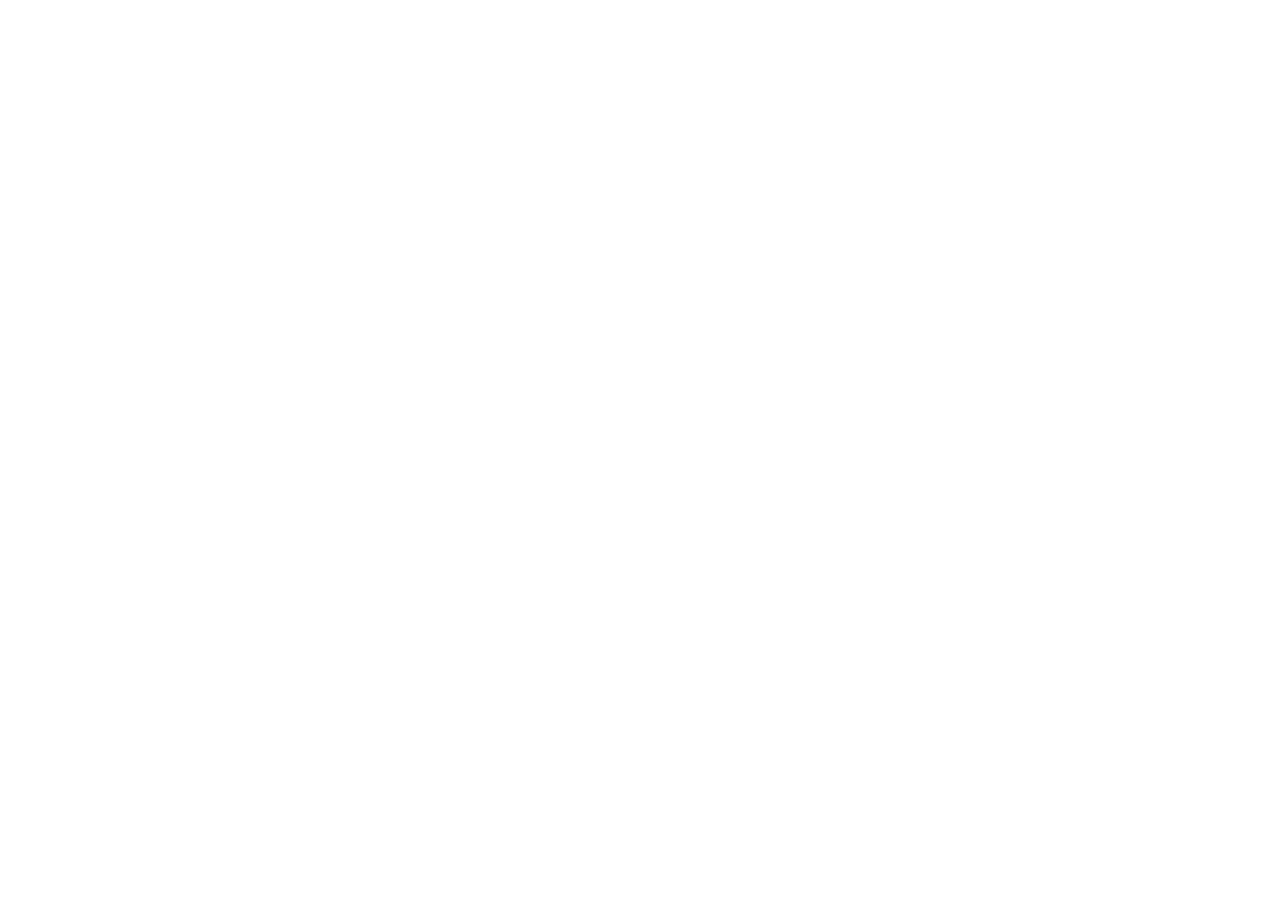
==== destinize/index.html @ 80de50ea "initial project" ====
<!DOCTYPE html>
<html lang="en">
  <head>
    <title>Destinize</title>
    <meta charset="UTF-8">
    <meta name="viewport" content="width=device-width, initial-scale=1">
    <link href="./style.css" rel="stylesheet">
  </head>
  <body>
  
  </body>
</html>
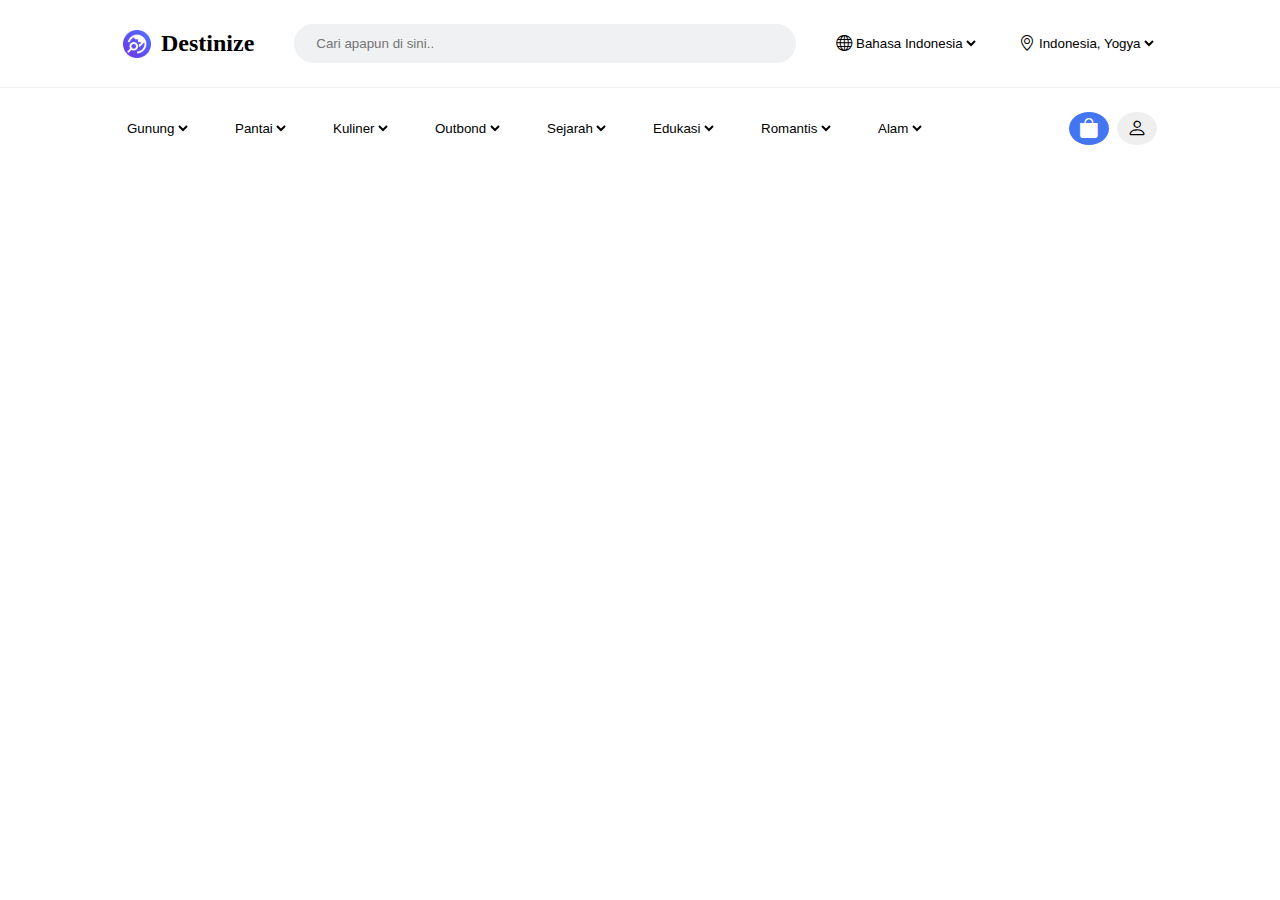
==== commit 74619c19: "add header" ====
--- a/destinize/index.html
+++ b/destinize/index.html
@@ -2,11 +2,84 @@
 <html lang="en">
   <head>
     <title>Destinize</title>
-    <meta charset="UTF-8">
-    <meta name="viewport" content="width=device-width, initial-scale=1">
-    <link href="./style.css" rel="stylesheet">
+    <meta charset="UTF-8" />
+    <meta name="viewport" content="width=device-width, initial-scale=1" />
+    <link href="./style.css" rel="stylesheet" />
+
+    <!-- Bootstrap Icons -->
+    <link
+      rel="stylesheet"
+      href="https://cdn.jsdelivr.net/npm/bootstrap-icons@1.11.1/font/bootstrap-icons.css"
+    />
   </head>
   <body>
-  
+    <nav>
+      <div class="container">
+        <div class="logo">
+          <img src="assets/logo.svg" alt="logo" />
+          <h2>Destinize</h2>
+        </div>
+        <input
+          id="search"
+          type="text"
+          name="search"
+          placeholder="Cari apapun di sini.."
+        />
+
+        <div class="lang">
+          <i class="bi bi-globe"></i>
+          <select>
+            <option value="in">Bahasa Indonesia</option>
+            <option value="en">English</option>
+          </select>
+        </div>
+        <div class="lokasi">
+          <i class="bi bi-geo-alt"></i>
+          <select>
+            <option value="id-yogya">Indonesia, Yogya</option>
+          </select>
+        </div>
+      </div>
+
+      <span class="line"></span>
+
+      <div class="container">
+        <div class="category">
+          <select>
+            <option value="gunung">Gunung</option>
+          </select>
+          <select>
+            <option value="gunung">Pantai</option>
+          </select>
+          <select>
+            <option value="gunung">Kuliner</option>
+          </select>
+          <select>
+            <option value="gunung">Outbond</option>
+          </select>
+          <select>
+            <option value="gunung">Sejarah</option>
+          </select>
+          <select>
+            <option value="gunung">Edukasi</option>
+          </select>
+          <select>
+            <option value="gunung">Romantis</option>
+          </select>
+          <select>
+            <option value="gunung">Alam</option>
+          </select>
+        </div>
+
+        <div class="buttons">
+          <button id="bag">
+            <i class="bi bi-bag-fill"></i>
+          </button>
+          <button>
+            <i class="bi bi-person"></i>
+          </button>
+        </div>
+      </div>
+    </nav>
   </body>
 </html>
--- a/destinize/style.css
+++ b/destinize/style.css
@@ -0,0 +1,96 @@
+@import url('https://fonts.googleapis.com/css2?family=Plus+Jakarta+Sans:wght@300;400;500;600;700;800&display=swap');
+
+:root {
+  --light-primary: #4475F2;
+  --dark-primary: #181E4B;
+}
+
+* {
+  margin: 0;
+  padding: 0;
+  box-sizing: border-box;
+}
+
+/* nav { */
+/*   display: flex; */
+/*   flex-direction: column; */
+/* } */
+
+.line {
+  height: 1px;
+  width: 100%;
+  background-color: #F0F1F2;
+  display: block;
+}
+
+.container {
+  display: flex;
+  margin: 0 123px;
+  padding: 24px 0;
+  align-items: center;
+  /* background-color: tan; */
+  gap: 40px;
+  justify-content: space-between;
+}
+
+.logo {
+  display: flex;
+  align-items: center;
+  /* background-color: crimson; */
+  gap: 10px;
+}
+
+#search {
+  padding: 12px 22px;
+  width: 100%;
+  /* margin: 0 20px; */
+  border-radius: 30px;
+  border: none;
+  background-color: #F0F1F2;
+}
+
+select {
+  cursor: pointer;
+  border: none;
+  background: transparent;
+  /* padding: 10px; */
+}
+
+.lang, .lokasi {
+  display: flex;
+  align-items: center;
+}
+
+.lang select, .lokasi select {
+}
+
+.category {
+  display: flex;
+  /* background-color: teal; */
+  width: 100%;
+  gap: 40px;
+}
+
+.buttons {
+  display: flex;
+  gap: 8px;
+}
+
+.buttons button {
+  font-size: 20px;
+  display: flex;
+  padding: 5px 10px;
+  border-radius: 50%;
+  border: none;
+  cursor: pointer;
+}
+
+button#bag {
+  background-color: var(--light-primary);
+  color: white;
+}
+
+
+
+
+
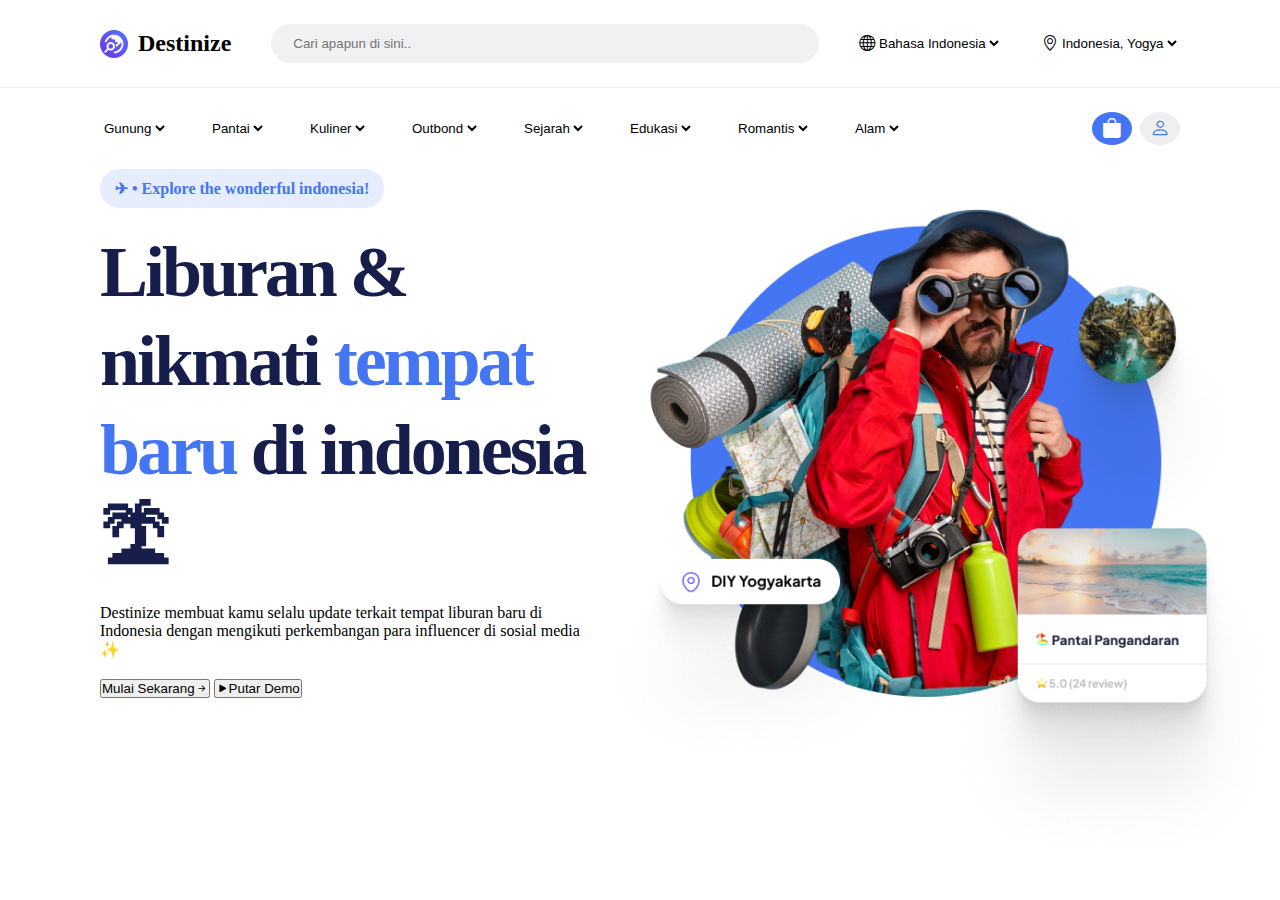
==== commit 7047d93a: "add hero content" ====
--- a/destinize/index.html
+++ b/destinize/index.html
@@ -75,11 +75,39 @@
           <button id="bag">
             <i class="bi bi-bag-fill"></i>
           </button>
-          <button>
+          <button id="user">
             <i class="bi bi-person"></i>
           </button>
         </div>
       </div>
     </nav>
+
+    <div class="hero">
+      <div class="desc">
+        <a class="explore" href="#">✈ • Explore the wonderful indonesia!</a>
+        <div class="heading">Liburan & nikmati <span>tempat baru</span> di indonesia🏝</div>
+        <p>Destinize membuat kamu selalu update terkait tempat liburan baru di Indonesia dengan mengikuti perkembangan para influencer di sosial media ✨</p>
+        <div class="cta">
+          <button>Mulai Sekarang<i class="bi bi-arrow-right-short"></i></button>
+          <button><i class="bi bi-play-fill"></i>Putar Demo</button>
+        </div>
+      </div>
+
+      <img src="assets/hero.png" alt="People">
+    </div>
+    
   </body>
 </html>
+
+
+
+
+
+
+
+
+
+
+
+
+
--- a/destinize/style.css
+++ b/destinize/style.css
@@ -25,7 +25,7 @@
 
 .container {
   display: flex;
-  margin: 0 123px;
+  margin: 0 100px;
   padding: 24px 0;
   align-items: center;
   /* background-color: tan; */
@@ -90,6 +90,44 @@
   color: white;
 }
 
+button#user {
+  color: var(--light-primary);
+}
+
+.hero {
+  display: flex;
+  margin-left: 100px;
+}
+
+.desc {
+  display: flex;
+  flex-direction: column;
+  width: 100%;
+  gap: 20px;
+}
+
+.explore {
+  padding: 10px 15px;
+  border-radius: 39px;
+  background: #E5EDFF;
+  width: max-content;
+  text-decoration: none;
+  font-weight: bold;
+  color: var(--light-primary);
+}
+
+.heading {
+  color: var(--dark-primary);
+  font-size: 72px;
+  font-style: normal;
+  font-weight: 800;
+  line-height: 89px; /* 117.105% */
+  letter-spacing: -3.04px;
+}
+
+.heading span {
+  color: var(--light-primary);
+}
 
 
 
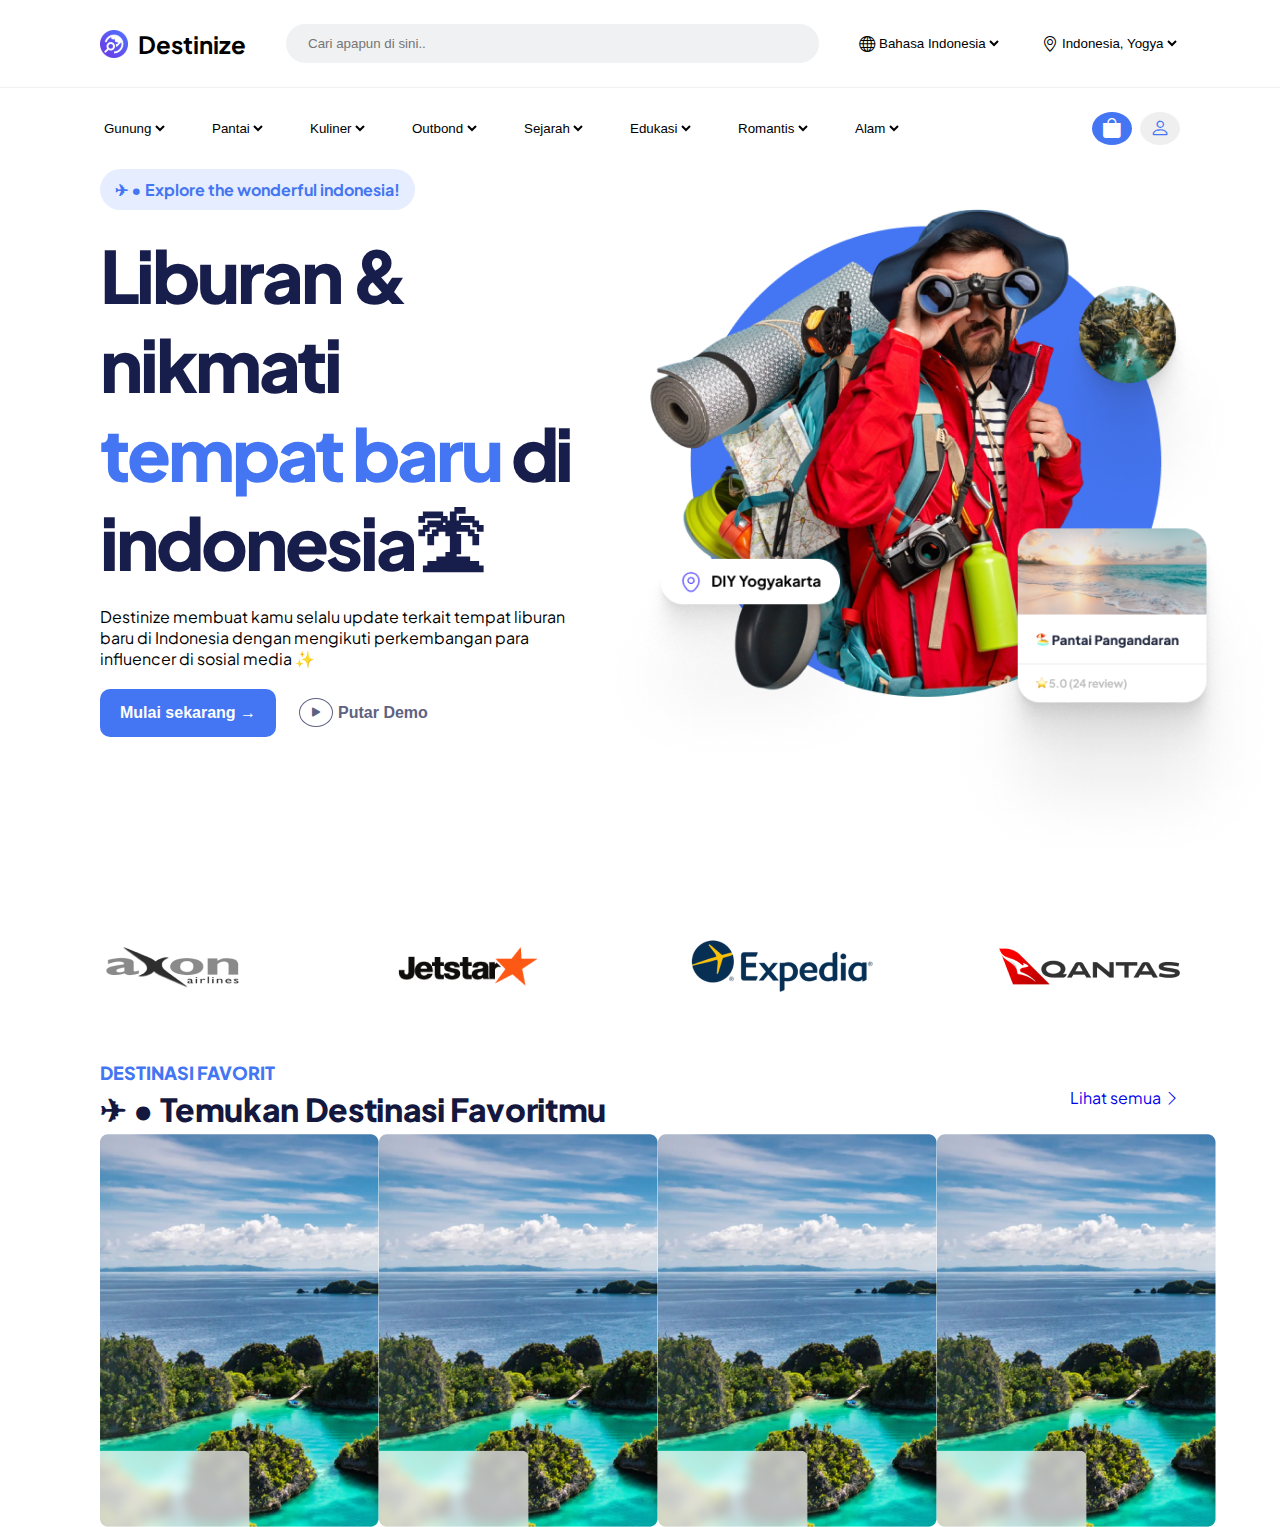
==== commit 9d774ca2: "add section" ====
--- a/destinize/index.html
+++ b/destinize/index.html
@@ -88,13 +88,46 @@
         <div class="heading">Liburan & nikmati <span>tempat baru</span> di indonesia🏝</div>
         <p>Destinize membuat kamu selalu update terkait tempat liburan baru di Indonesia dengan mengikuti perkembangan para influencer di sosial media ✨</p>
         <div class="cta">
-          <button>Mulai Sekarang<i class="bi bi-arrow-right-short"></i></button>
-          <button><i class="bi bi-play-fill"></i>Putar Demo</button>
+          <button id="mulai">Mulai sekarang →</button>
+          <button id="putar"><i class="bi bi-play-fill"></i>Putar Demo</button>
         </div>
       </div>
 
       <img src="assets/hero.png" alt="People">
     </div>
+
+    <section id="partner">
+      <div class="img-partner">
+        <img src="assets/partner1.png" alt="">
+      </div>
+      <div class="img-partner">
+        <img src="assets/partner2.png" alt="">
+      </div>
+      <div class="img-partner">
+        <img src="assets/partner3.png" alt="">
+      </div>
+      <div class="img-partner">
+        <img src="assets/partner4.png" alt="">
+      </div>
+    </section>
+
+    <section id="favorite">
+      <header>
+        <div class="left">
+          <p class="title">DESTINASI FAVORIT</p>
+          <h2 class="caption">✈ • Temukan Destinasi Favoritmu  </h2>
+        </div>
+        <div class="right">
+          <a href="#">Lihat semua <i class="bi bi-chevron-right"></i></a>
+        </div>
+      </header>
+      <div class="wrap">
+        <img src="assets/rajaampat.png" alt="">
+        <img src="assets/rajaampat.png" alt="">
+        <img src="assets/rajaampat.png" alt="">
+        <img src="assets/rajaampat.png" alt="">
+      </div>
+    </section>
     
   </body>
 </html>
--- a/destinize/style.css
+++ b/destinize/style.css
@@ -3,12 +3,24 @@
 :root {
   --light-primary: #4475F2;
   --dark-primary: #181E4B;
+  --text-color: #5E6282;
 }
 
 * {
   margin: 0;
   padding: 0;
   box-sizing: border-box;
+}
+
+body {
+  font-family: 'Plus Jakarta Sans', sans-serif;
+}
+
+button {
+  cursor: pointer;
+}
+ a {
+  text-decoration: none;
 }
 
 /* nav { */
@@ -129,6 +141,69 @@
   color: var(--light-primary);
 }
 
-
-
-
+button#mulai {
+  background-color: var(--light-primary);
+  padding: 15px 20px;
+  border-radius: 10px;
+  border: none;
+  color: white;
+  font-weight: 700;
+  font-size: 16px;
+}
+
+button#putar {
+  padding: 15px 20px;
+  border: none;
+  background: transparent;
+  font-weight: 700;
+  font-size: 16px;
+  color: var(--text-color);
+}
+
+.bi-play-fill {
+  padding: 5px 8px;
+  border: 1px solid var(--text-color);
+  border-radius: 50%;
+  margin-right: 5px;
+}
+
+section {
+  margin: 0 100px;
+}
+
+section#partner {
+  display: flex;
+  justify-content: space-between;
+  align-items: center;
+  /* background-color: coral; */
+}
+
+section#favorite >header {
+  display: flex;
+  /* background-color: crimson; */
+  justify-content: space-between;
+  align-items: center;
+}
+
+.title {
+  font-size: 18px;
+  font-weight: 800;
+  color: var(--light-primary);
+}
+
+.caption {
+  color: #14183E;
+/* font-family: Manrope; */
+  font-size: 32px;
+  font-style: normal;
+  font-weight: 800;
+  line-height: 50px; /* 138.889% */
+  letter-spacing: -0.36px;
+}
+
+.wrap {
+  display: flex;
+  justify-content: space-between;
+}
+
+
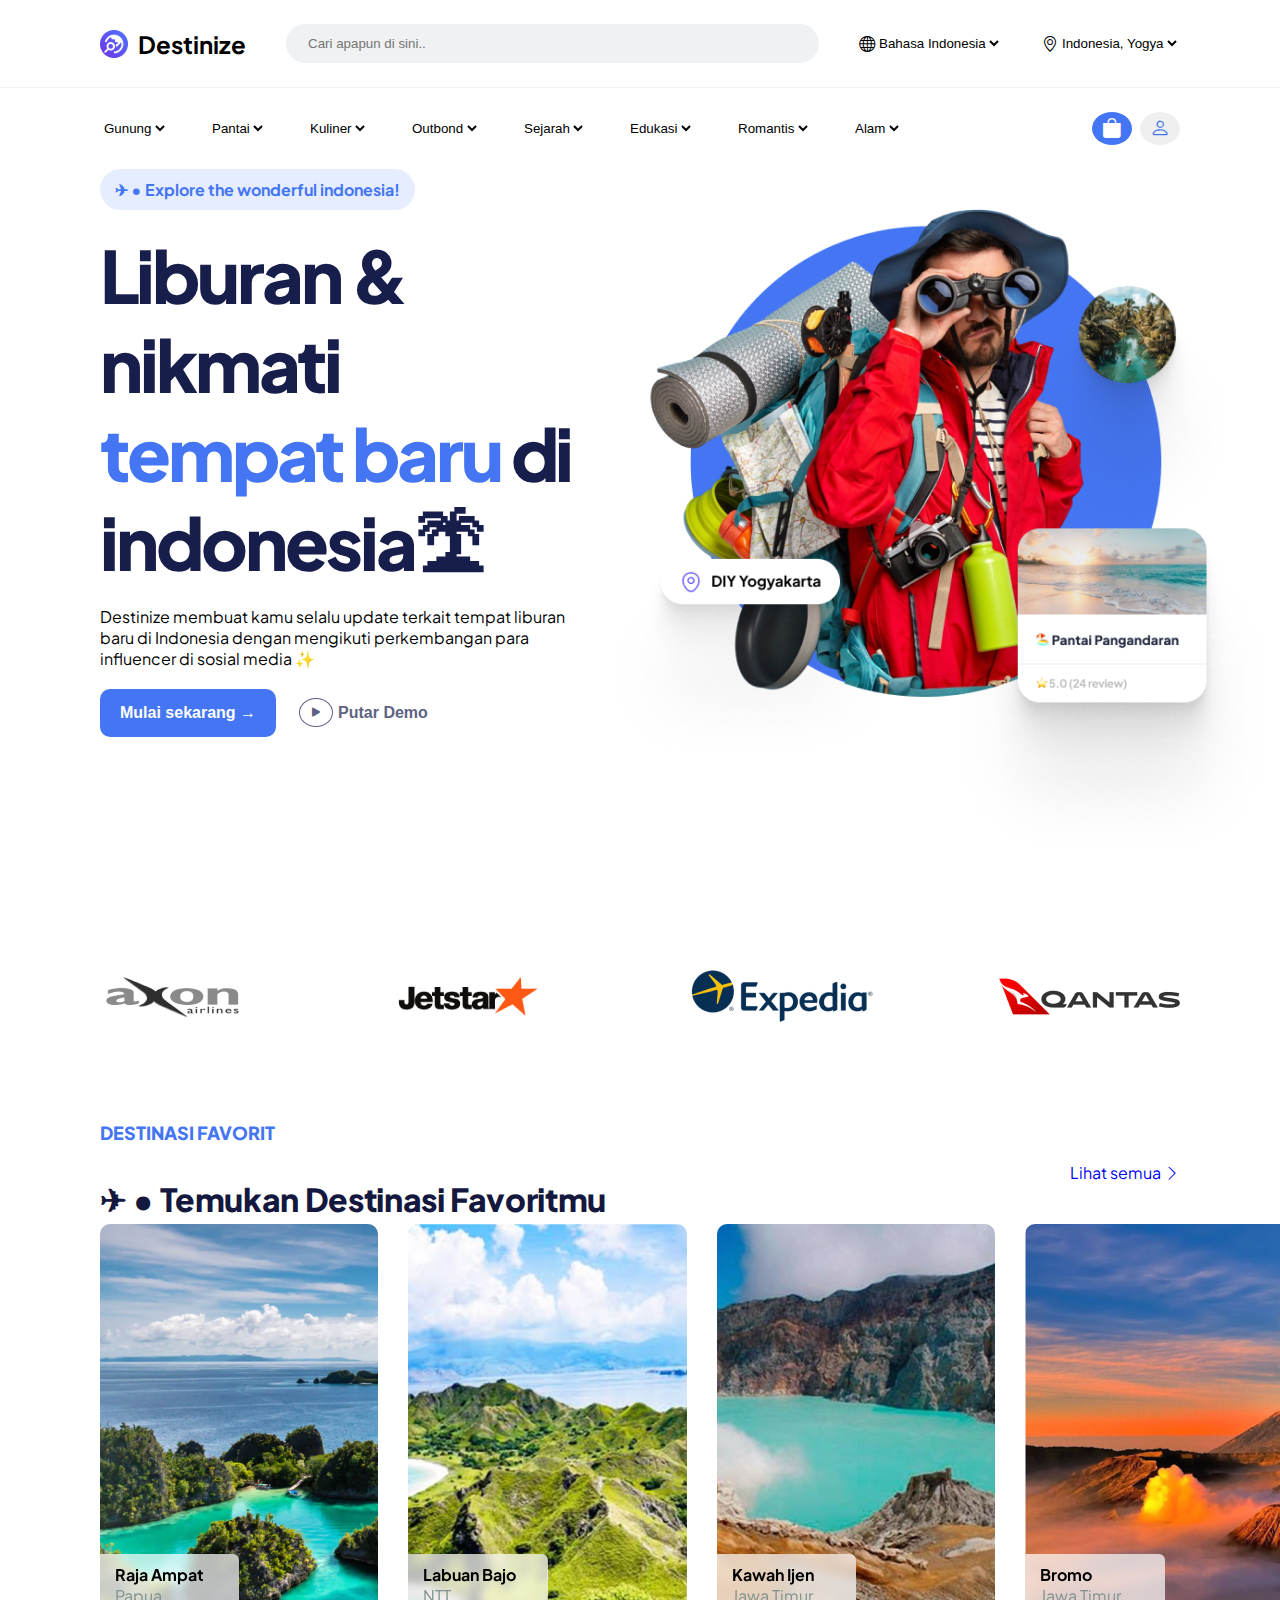
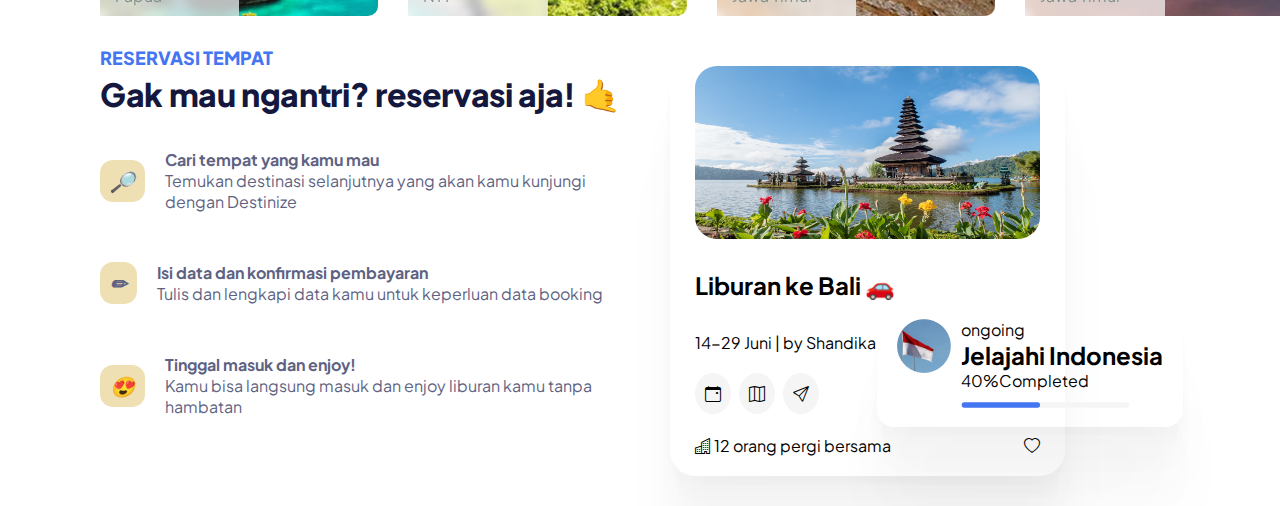
==== commit 48230cf1: "add fav & reserv" ====
--- a/destinize/index.html
+++ b/destinize/index.html
@@ -115,17 +115,102 @@
       <header>
         <div class="left">
           <p class="title">DESTINASI FAVORIT</p>
-          <h2 class="caption">✈ • Temukan Destinasi Favoritmu  </h2>
+          <h2 class="caption">✈ • Temukan Destinasi Favoritmu</h2>
         </div>
         <div class="right">
           <a href="#">Lihat semua <i class="bi bi-chevron-right"></i></a>
         </div>
       </header>
       <div class="wrap">
-        <img src="assets/rajaampat.png" alt="">
-        <img src="assets/rajaampat.png" alt="">
-        <img src="assets/rajaampat.png" alt="">
-        <img src="assets/rajaampat.png" alt="">
+        <div id="rajaampat" class="mark">
+          <div class="txt">
+            <h4>Raja Ampat</h4>
+            <p>Papua</p>
+          </div>
+        </div>
+        <div id="labuanbajo" class="mark">
+          <div class="txt">
+            <h4>Labuan Bajo</h4>
+            <p>NTT</p>
+          </div>
+        </div>
+        <div id="kawahijen" class="mark">
+          <div class="txt">
+            <h4>Kawah Ijen</h4>
+            <p>Jawa Timur</p>
+          </div>
+        </div>
+        <div id="bromo" class="mark">
+          <div class="txt">
+            <h4>Bromo</h4>
+            <p>Jawa Timur</p>
+          </div>
+        </div>
+      </div>
+    </section>
+
+    <section>
+      <div class="wrap">
+        <div class="left">
+          <header>
+            <p class="title">RESERVASI TEMPAT</p>
+            <h2 class="caption">Gak mau ngantri? reservasi aja! 🤙</h2>
+          </header>
+          <ul class="how">
+            <li>
+              <i class="icon">🔎</i>
+              <div class="det">
+                <span>Cari tempat yang kamu mau</span>
+                <p>Temukan destinasi selanjutnya yang akan kamu kunjungi dengan Destinize</p>
+              </div>
+            </li>
+            <li>
+              <i class="icon">✏ </i>
+              <div class="det">
+                <span>Isi data dan konfirmasi pembayaran</span>
+                <p>Tulis dan lengkapi data kamu untuk keperluan data booking</p>
+              </div>
+            </li>
+            <li>
+              <i class="icon">😍</i>
+              <div class="det">
+                <span>Tinggal masuk dan enjoy!</span>
+                <p>Kamu bisa langsung masuk dan enjoy liburan kamu tanpa hambatan</p>
+              </div>
+            </li>
+          </ul>
+        </div>
+        
+        <div class="right">
+          <div class="card">
+            <img src="assets/bbali.jpg" alt="bali">
+            <h2>Liburan ke Bali 🚗</h2>
+            <p>14-29 Juni | by Shandika</p>
+            <div class="options">
+              <i class="bi bi-calendar-event"></i>
+              <i class="bi bi-map"></i>
+              <i class="bi bi-send"></i>
+            </div>
+            <div class="info">
+              <p><i class="bi bi-buildings"></i> 12 orang pergi bersama</p>
+              <i class="bi bi-heart"></i>
+            </div>
+          </div>
+          <div class="ongoing">
+            <figure>
+              <img src="assets/indo.png" alt="">
+            </figure>
+            <figcaption>
+              <p>ongoing</p>
+              <h2>Jelajahi Indonesia</h2>
+              <p><span>40%</span>Completed</p>
+              <svg xmlns="http://www.w3.org/2000/svg" width="169" height="6" viewBox="0 0 169 6" fill="none">
+                <rect x="0.677734" y="0.369141" width="167.483" height="5.36804" rx="2.68402" fill="#F5F5F5"/>
+                <rect x="0.677734" y="0.369141" width="78.3734" height="5.36804" rx="2.68402" fill="#4475F2"/>
+              </svg>
+            </figcaption>
+          </div>
+        </div>
       </div>
     </section>
     
--- a/destinize/style.css
+++ b/destinize/style.css
@@ -21,6 +21,10 @@
 }
  a {
   text-decoration: none;
+}
+
+li {
+  list-style: none;
 }
 
 /* nav { */
@@ -168,7 +172,7 @@
 }
 
 section {
-  margin: 0 100px;
+  margin: 30px 100px;
 }
 
 section#partner {
@@ -203,7 +207,128 @@
 
 .wrap {
   display: flex;
-  justify-content: space-between;
-}
-
-
+  /* justify-content: space-between; */
+  gap: 30px;
+}
+
+.mark {
+  min-width: 278.462px;
+  min-height: 392.365px;
+  border-radius: 10px;
+  display: flex;
+  flex-direction: column;
+  justify-content: end;
+}
+
+.txt {
+  border-radius: 0px 6px 0px 0px;
+  background: rgba(255, 255, 255, 0.70);
+  backdrop-filter: blur(5px);
+  width: 50%;
+  padding: 10px 0;
+  padding-left: 15px;
+}
+
+.txt p {
+  color: #80918E;
+}
+
+#rajaampat {
+  background: url(assets/rajaampat.png);
+}
+
+#labuanbajo {
+  background: url(assets/labuanbajo.png);
+}
+
+#kawahijen {
+  background: url(assets/kawahijen.png);
+}
+
+#bromo {
+  background: url(assets/bromo.png);
+}
+
+.left {
+  width: 50%;
+  display: flex;
+  flex-direction: column;
+  gap: 30px;
+}
+
+ul.how {
+  display: flex;
+  flex-direction: column;
+  gap: 50px;
+  color: var(--text-color);
+}
+
+ul.how li {
+  display: flex;
+  gap: 20px;
+  align-items: center;
+}
+
+ul.how li .icon{
+  display: flex;
+  align-items: center;
+  padding: 8px 10px;
+  height: max-content;
+  border-radius: 13px;
+  background-color: #EFE0B4;
+  font-weight: bold;
+  font-size: 20px;
+}
+
+ul.how span {
+  font-weight: bold;
+}
+
+.right {
+  width: max-content;
+}
+
+.card {
+  /* background-color: white; */
+  z-index: 1;
+  padding: 20px 25px;
+  border-radius: 26px;
+  height: 100%;
+  display: flex;
+  flex-direction: column;
+  justify-content: space-between;
+box-shadow: 0px 1.85185px 3.14815px 0px rgba(0, 0, 0, 0.00), 0px 8.14815px 6.51852px 0px rgba(0, 0, 0, 0.01), 0px 20px 13px 0px rgba(0, 0, 0, 0.01), 0px 38.51852px 25.48148px 0px rgba(0, 0, 0, 0.01), 0px 64.81481px 46.85185px 0px rgba(0, 0, 0, 0.02), 0px 100px 80px 0px rgba(0, 0, 0, 0.02);
+}
+
+.card > img {
+  width: 344.628px;
+  height: 172.851px;
+  border-radius: 22px;
+}
+
+.card .info {
+  display: flex;
+  justify-content: space-between;
+}
+
+.card .options i {
+  padding: 10px;
+  background-color: var(--circle, #F5F5F5);
+  border-radius: 50%;
+  cursor: pointer;
+  margin-right: 5px;
+}
+
+.ongoing {
+  display: flex;
+  gap: 10px;
+  position: relative;
+  float: right;
+  bottom: 40%;
+  left: 30%;
+  padding: 15px 20px;
+  border-radius: 18px;
+  box-shadow: 0px 1.85185px 3.14815px 0px rgba(0, 0, 0, 0.00), 0px 8.14815px 6.51852px 0px rgba(0, 0, 0, 0.01), 0px 20px 13px 0px rgba(0, 0, 0, 0.01), 0px 38.51852px 25.48148px 0px rgba(0, 0, 0, 0.01), 0px 64.81481px 46.85185px 0px rgba(0, 0, 0, 0.02), 0px 100px 80px 0px rgba(0, 0, 0, 0.02);
+  z-index: 5;
+
+}
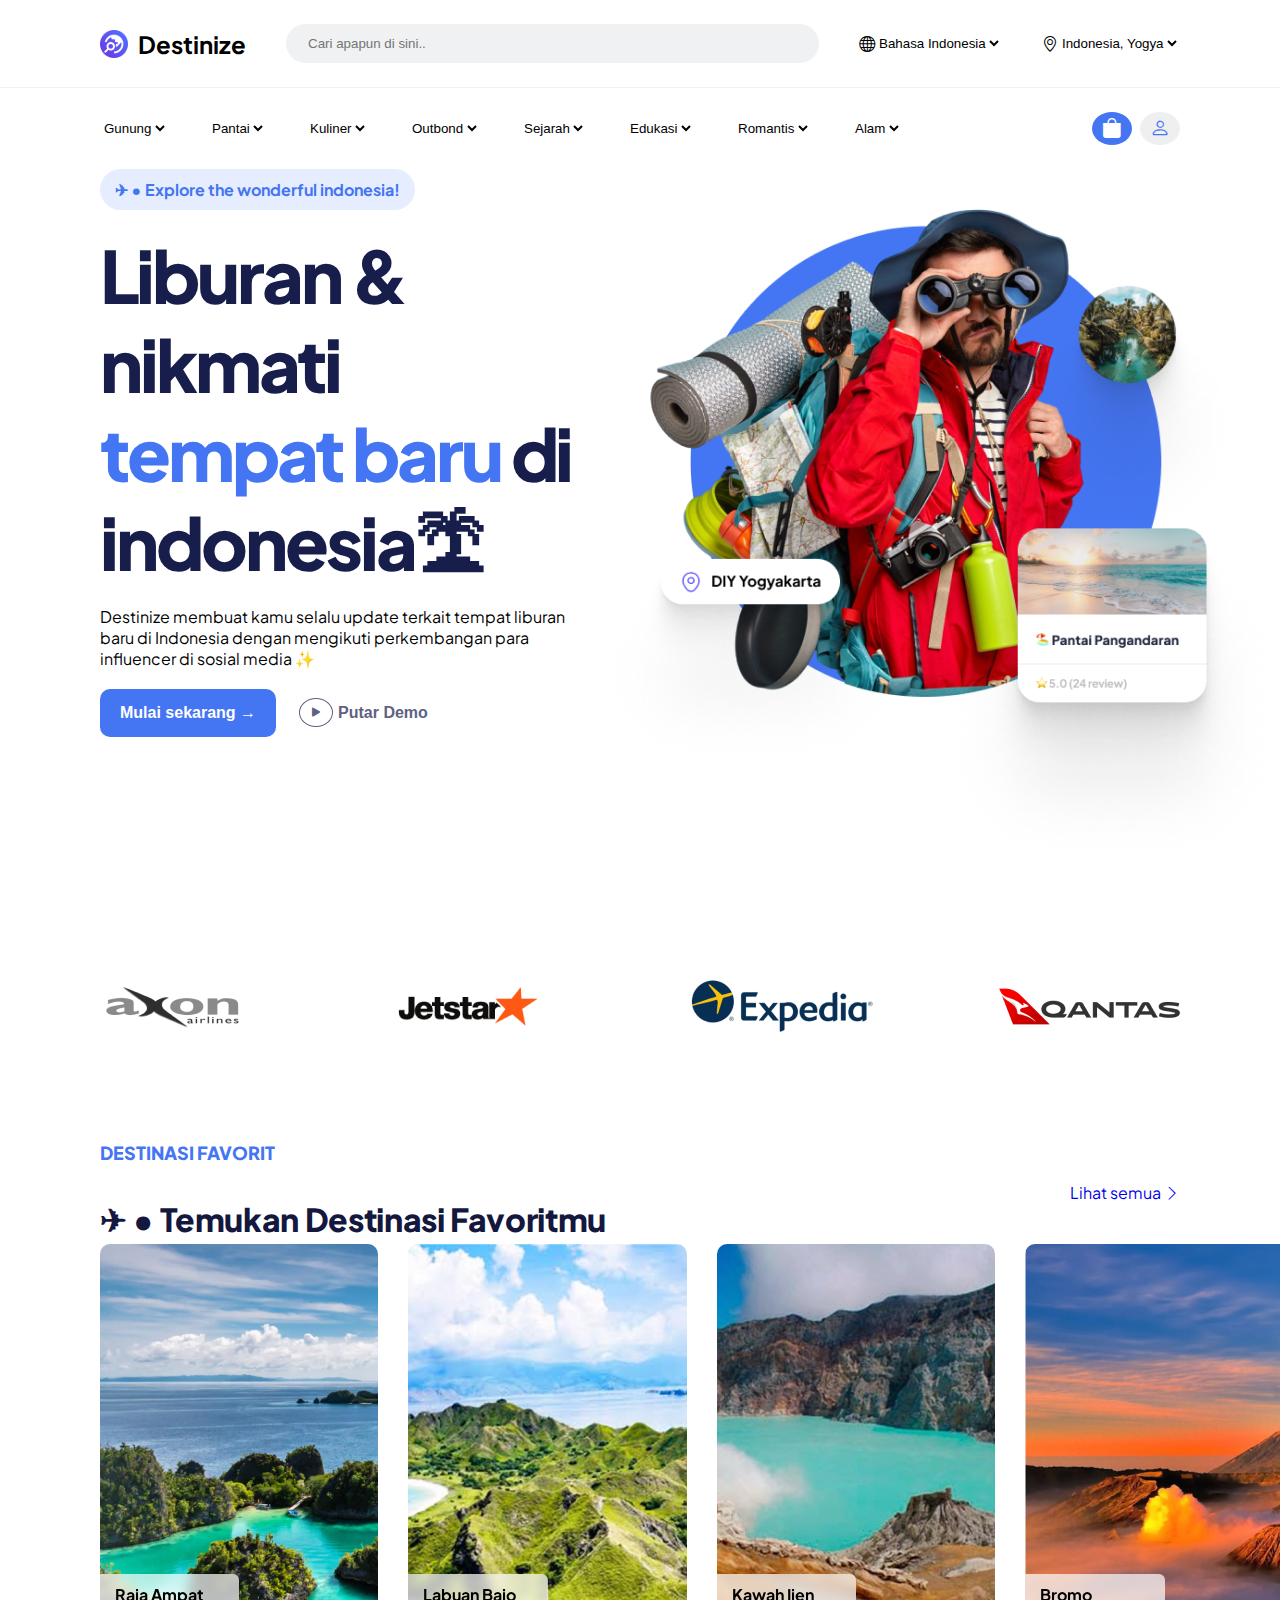
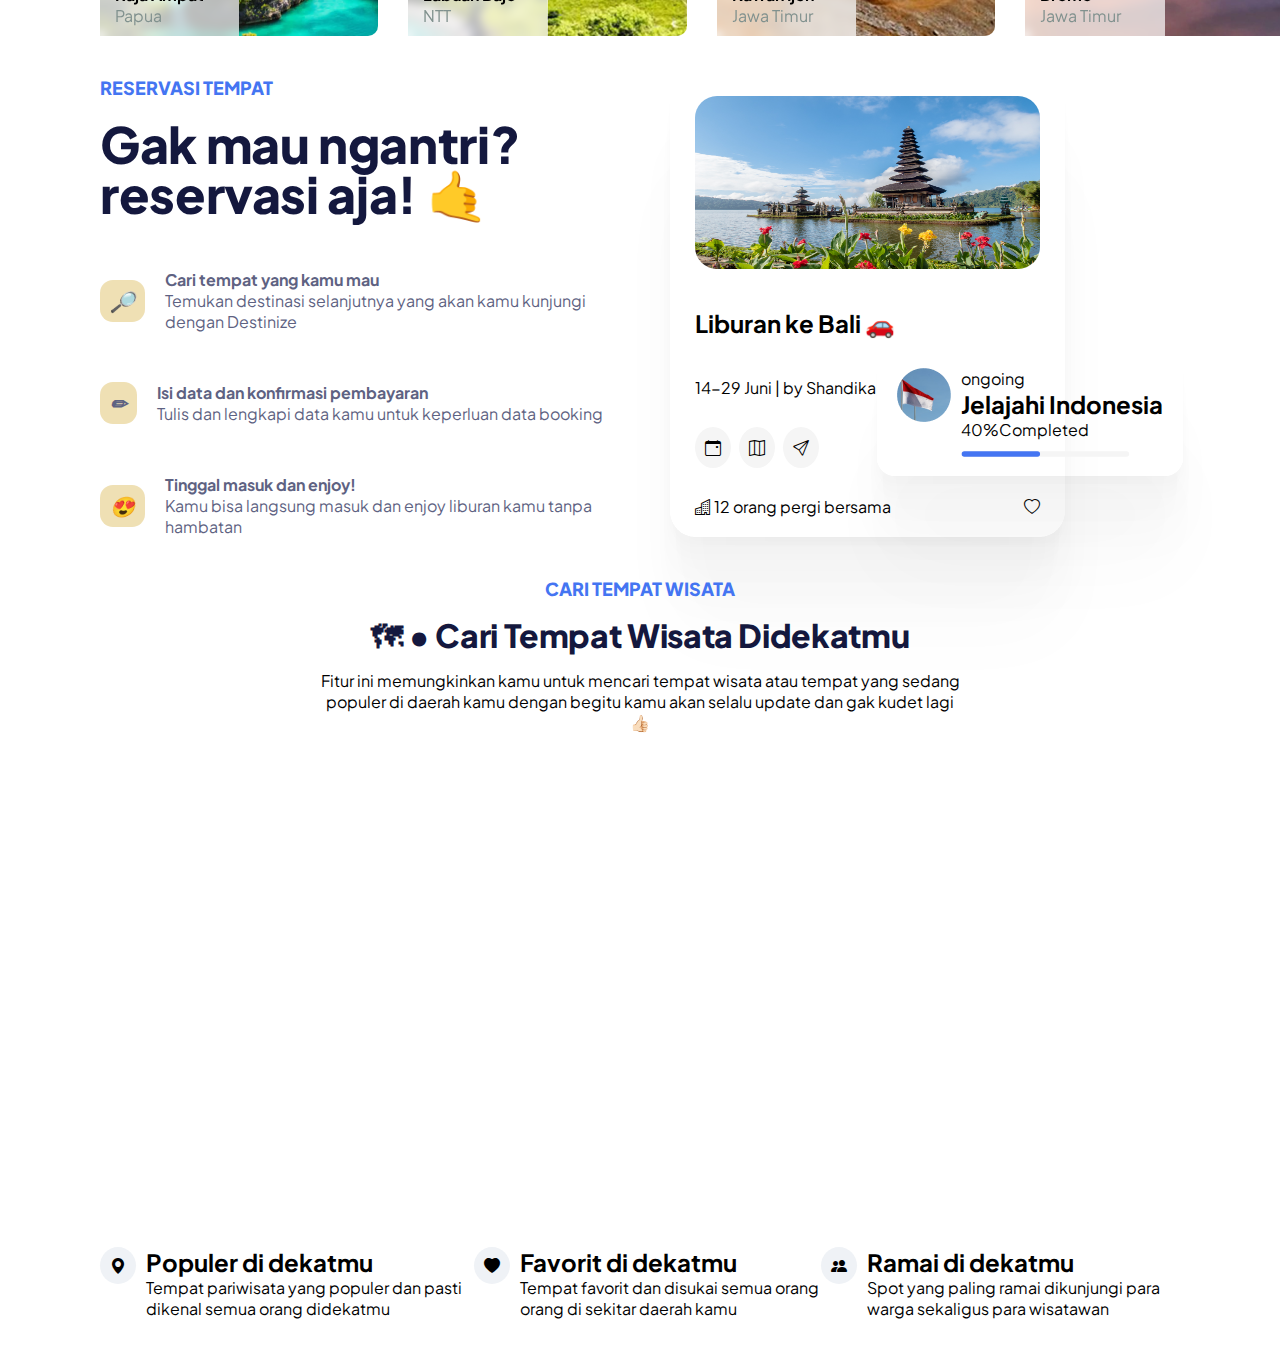
==== commit 8e2a4eb4: "section: map" ====
--- a/destinize/index.html
+++ b/destinize/index.html
@@ -213,6 +213,42 @@
         </div>
       </div>
     </section>
+
+    <section id="place">
+      <header>
+        <p class="title">CARI TEMPAT WISATA</p>
+        <h2 class="caption">🗺 • Cari Tempat Wisata Didekatmu</h2>
+        <p>Fitur ini memungkinkan kamu untuk mencari tempat wisata atau tempat yang sedang populer di daerah kamu dengan begitu kamu akan selalu update dan gak kudet lagi 👍🏻</p>
+      </header>
+      <div class="map">
+        <iframe src="https://www.google.com/maps/embed?pb=!1m18!1m12!1m3!1d14076230.013971152!2d108.45008639484575!3d0.17676511532460618!2m3!1f0!2f0!3f0!3m2!1i1024!2i768!4f13.1!3m3!1m2!1s0x2c4c07d7496404b7%3A0xe37b4de71badf485!2sIndonesia!5e0!3m2!1sid!2sid!4v1699365105920!5m2!1sid!2sid" width="600" height="450" style="border:0;" allowfullscreen="" loading="lazy" referrerpolicy="no-referrer-when-downgrade"></iframe>
+      </div>
+      <div class="features">
+        <div class="feature">
+          <i class="bi bi-geo-alt-fill"></i>
+          <div class="feature-text">
+            <h2>Populer di dekatmu</h2>
+            <p>Tempat pariwisata yang populer dan pasti dikenal semua orang didekatmu</p>
+          </div>
+        </div>
+
+        <div class="feature">
+          <i class="bi bi-heart-fill"></i>
+          <div class="feature-text">
+            <h2>Favorit di dekatmu</h2>
+            <p>Tempat favorit dan disukai semua orang orang di sekitar daerah kamu</p>
+          </div>
+        </div>
+
+        <div class="feature">
+          <i class="bi bi-people-fill"></i>
+          <div class="feature-text">
+            <h2>Ramai di dekatmu</h2>
+            <p>Spot yang paling ramai dikunjungi para warga sekaligus para wisatawan</p>
+          </div>
+        </div>
+      </div>
+    </section>
     
   </body>
 </html>
--- a/destinize/style.css
+++ b/destinize/style.css
@@ -172,7 +172,7 @@
 }
 
 section {
-  margin: 30px 100px;
+  margin: 40px 100px;
 }
 
 section#partner {
@@ -255,6 +255,13 @@
   flex-direction: column;
   gap: 30px;
 }
+
+.left > header > h2 {
+  font-size: 50px;
+  margin: 20px 0;
+}
+
+
 
 ul.how {
   display: flex;
@@ -332,3 +339,45 @@
   z-index: 5;
 
 }
+
+section#place {
+  display: flex;
+  flex-direction: column;
+  gap: 30px;
+  text-align: center;
+}
+
+section#place >header {
+  width: 60%;
+  margin: 0 auto;
+  display: flex;
+  flex-direction: column;
+  gap: 10px;
+}
+
+.map {
+  /* width: 100%; */
+}
+
+.map iframe {
+  width: 100%;
+  border-radius: 10px;
+}
+
+.features {
+  display: flex;
+  justify-content: space-between;
+}
+
+.feature {
+  display: flex;
+  gap: 10px;
+  text-align: left;
+}
+
+.feature i {
+  padding: 8px 10px;
+  background-color: #EFF2F6;
+  height: max-content;
+  border-radius: 50%;
+}
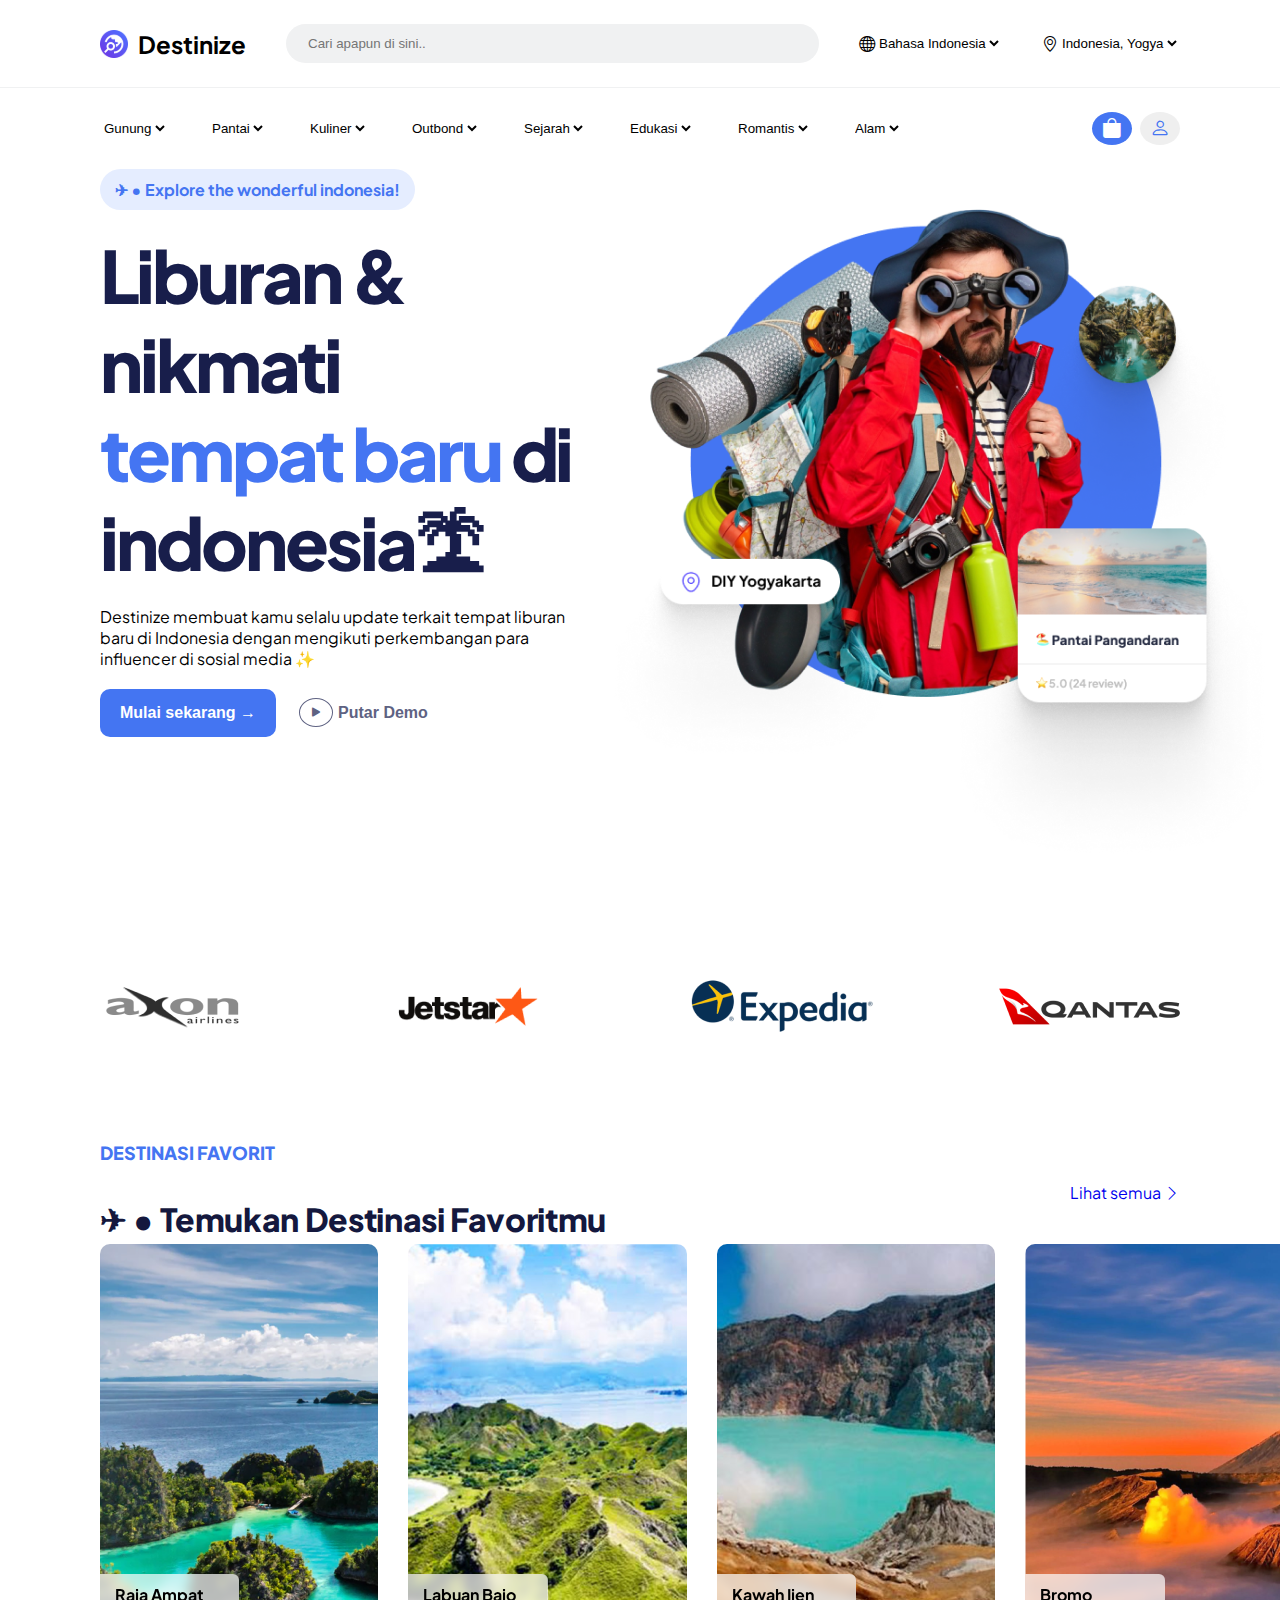
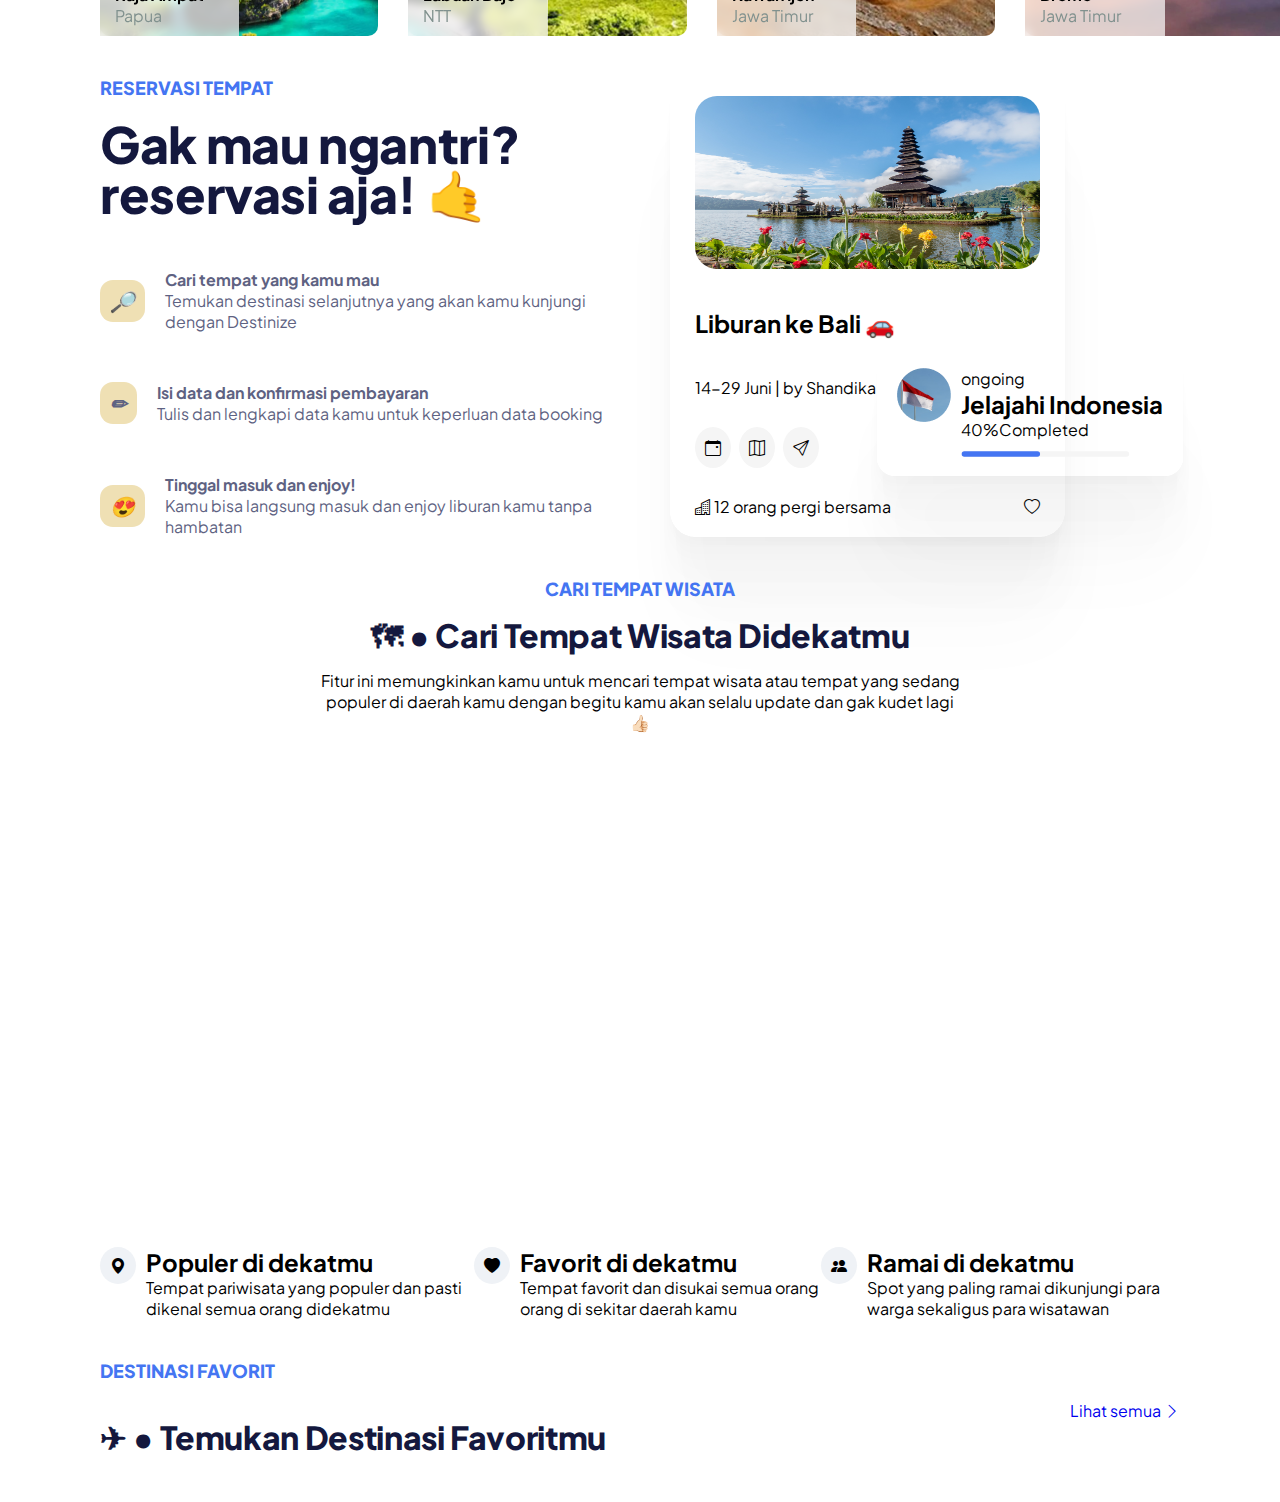
==== commit 3a4d17b0: "just commit" ====
--- a/destinize/index.html
+++ b/destinize/index.html
@@ -249,6 +249,18 @@
         </div>
       </div>
     </section>
+
+    <section id="galeri">
+      <header>
+        <div class="left">
+          <p class="title">DESTINASI FAVORIT</p>
+          <h2 class="caption">✈ • Temukan Destinasi Favoritmu</h2>
+        </div>
+        <div class="right">
+          <a href="#">Lihat semua <i class="bi bi-chevron-right"></i></a>
+        </div>
+      </header>
+    </section>
     
   </body>
 </html>
--- a/destinize/style.css
+++ b/destinize/style.css
@@ -182,7 +182,7 @@
   /* background-color: coral; */
 }
 
-section#favorite >header {
+section#favorite >header, section#galeri > header {
   display: flex;
   /* background-color: crimson; */
   justify-content: space-between;
